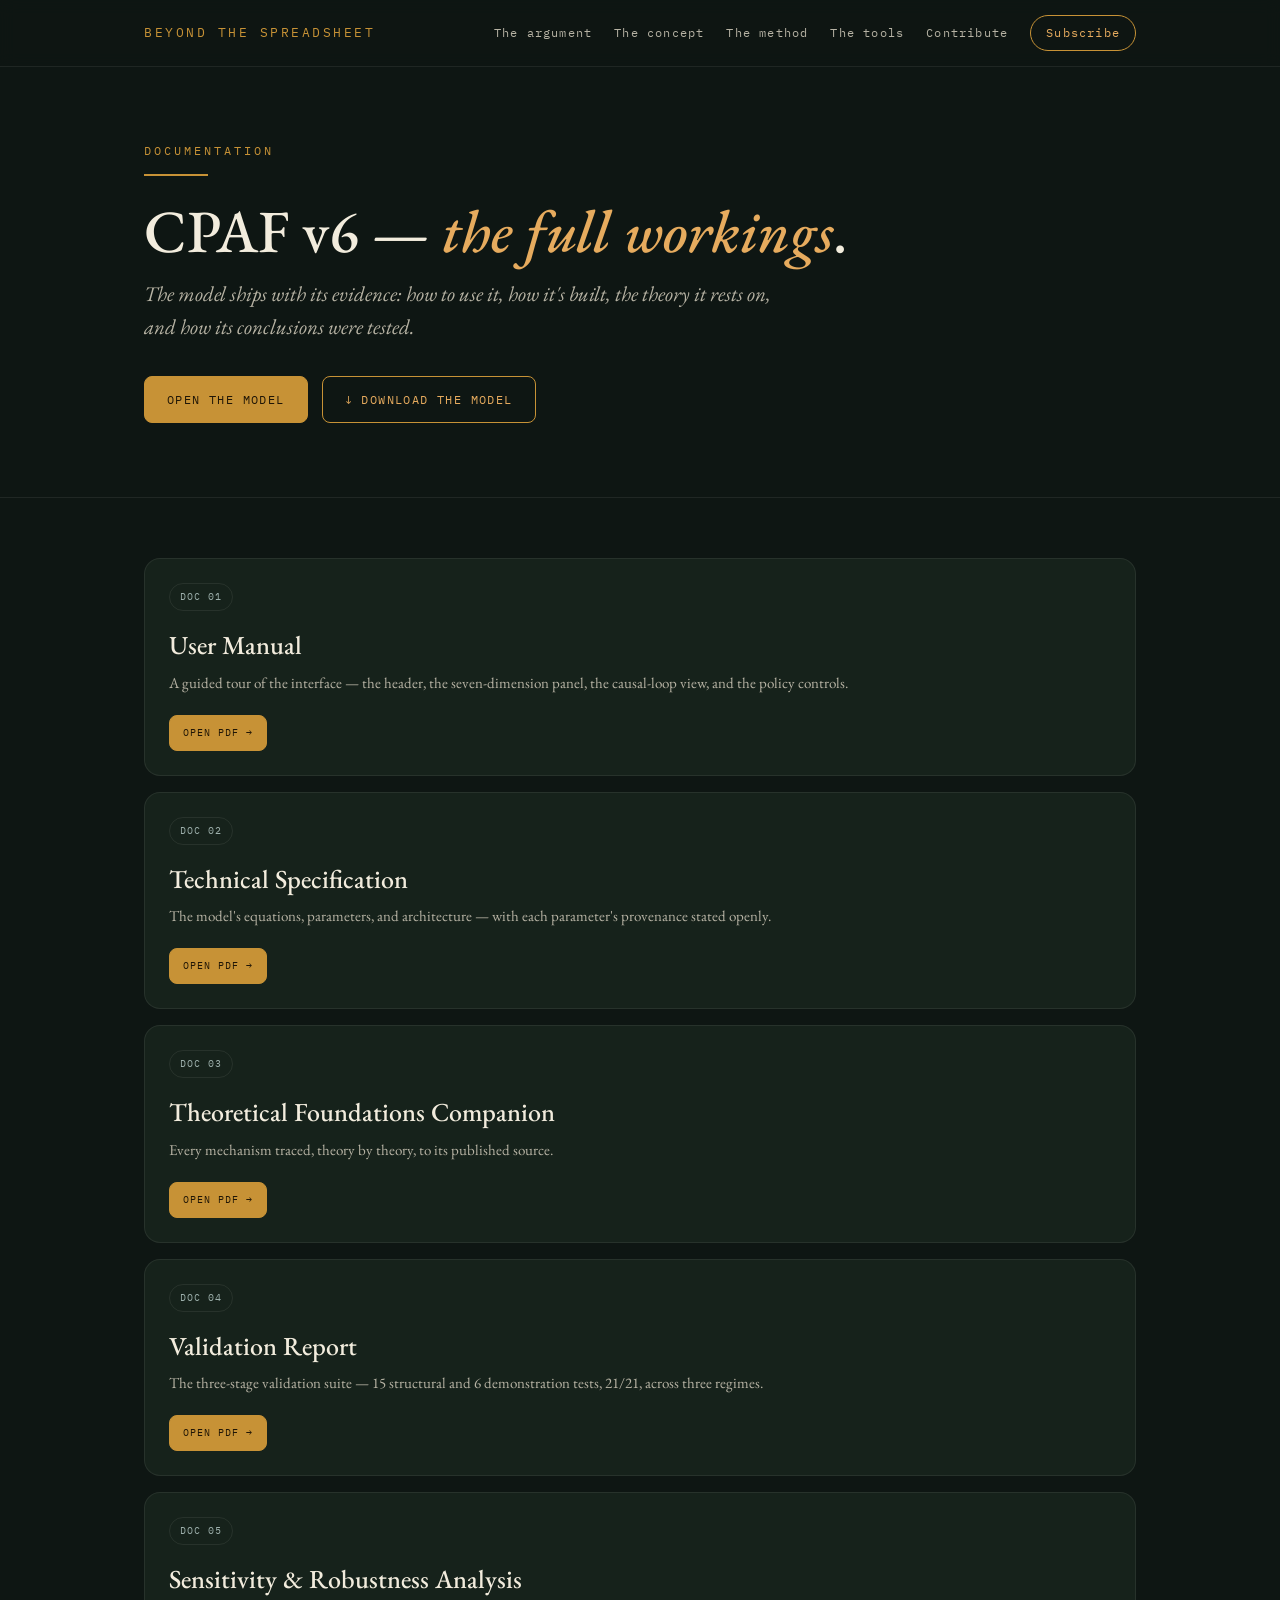
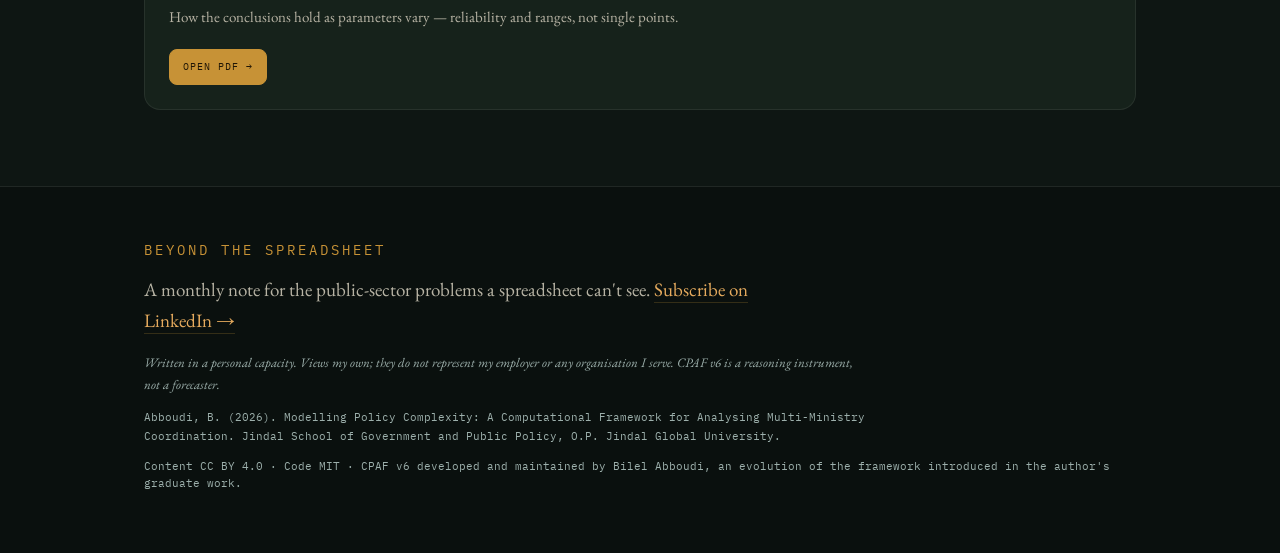
==== docs/index.html @ c911b5e2 "Add site" ====
<!DOCTYPE html><html lang="en"><head><meta charset="utf-8"><meta name="viewport" content="width=device-width,initial-scale=1">
<title>Documentation · Beyond the Spreadsheet</title><meta name="description" content="The CPAF v6 documentation.">
<link rel="preconnect" href="https://fonts.googleapis.com"><link rel="preconnect" href="https://fonts.gstatic.com" crossorigin>
<link rel="icon" href="/assets/img/favicon.svg"><link rel="stylesheet" href="/assets/css/brand.css">
<meta property="og:title" content="Beyond the Spreadsheet"><meta property="og:description" content="The CPAF v6 documentation."><meta property="og:type" content="website">
</head><body><nav><div class="wrap"><a class="brand" href="/">BEYOND THE SPREADSHEET</a>
<div class="navlinks"><a href="/argument.html">The argument</a><a href="/concept.html">The concept</a><a href="/method.html">The method</a><a href="/tools.html">The tools</a><a href="/contribute.html">Contribute</a><a class="pill" data-subscribe href="#">Subscribe</a></div></div></nav>
<header><div class="wrap"><div class="ey">Documentation</div><div class="rule"></div>
<h1>CPAF v6 — <em>the full workings</em>.</h1>
<p class="dek">The model ships with its evidence: how to use it, how it's built, the theory it rests on, and how its conclusions were tested.</p>
<div class="cta"><a class="btn primary" href="/model/" target="_blank" rel="noopener">Open the model</a><a class="btn download" href="/downloads/cpaf-v6-model.zip" download>&#8595; Download the model</a></div></div></header>
<section><div class="wrap"><div class="card" style="margin-bottom:16px"><div class="tags"><span class="tag">Doc 01</span></div><h3>User Manual</h3><div class="sub">A guided tour of the interface — the header, the seven-dimension panel, the causal-loop view, and the policy controls.</div><div class="cardcta"><a class="mini g" href="/docs/CPAF_v6_User_Manual.pdf" target="_blank" rel="noopener">Open PDF &#8594;</a></div></div><div class="card" style="margin-bottom:16px"><div class="tags"><span class="tag">Doc 02</span></div><h3>Technical Specification</h3><div class="sub">The model's equations, parameters, and architecture — with each parameter's provenance stated openly.</div><div class="cardcta"><a class="mini g" href="/docs/CPAF_v6_Technical_specification.pdf" target="_blank" rel="noopener">Open PDF &#8594;</a></div></div><div class="card" style="margin-bottom:16px"><div class="tags"><span class="tag">Doc 03</span></div><h3>Theoretical Foundations Companion</h3><div class="sub">Every mechanism traced, theory by theory, to its published source.</div><div class="cardcta"><a class="mini g" href="/docs/CPAF_v6_Theoretical_Foundations_Companion.pdf" target="_blank" rel="noopener">Open PDF &#8594;</a></div></div><div class="card" style="margin-bottom:16px"><div class="tags"><span class="tag">Doc 04</span></div><h3>Validation Report</h3><div class="sub">The three-stage validation suite — 15 structural and 6 demonstration tests, 21/21, across three regimes.</div><div class="cardcta"><a class="mini g" href="/docs/CPAF_v6_Validation_Report.pdf" target="_blank" rel="noopener">Open PDF &#8594;</a></div></div><div class="card" style="margin-bottom:16px"><div class="tags"><span class="tag">Doc 05</span></div><h3>Sensitivity & Robustness Analysis</h3><div class="sub">How the conclusions hold as parameters vary — reliability and ranges, not single points.</div><div class="cardcta"><a class="mini g" href="/docs/CPAF_v6_Sensitivity_Robustess_Analysis.pdf" target="_blank" rel="noopener">Open PDF &#8594;</a></div></div></div></section><footer><div class="wrap"><div class="fbrand">BEYOND THE SPREADSHEET</div>
<p class="body" style="margin-top:14px;max-width:640px">A monthly note for the public-sector problems a spreadsheet can't see. <a data-subscribe href="#" style="color:var(--gold2);border-bottom:1px solid var(--line)">Subscribe on LinkedIn &#8594;</a></p>
<p class="disc">Written in a personal capacity. Views my own; they do not represent my employer or any organisation I serve. CPAF v6 is a reasoning instrument, not a forecaster.</p>
<p class="cite">Abboudi, B. (2026). Modelling Policy Complexity: A Computational Framework for Analysing Multi-Ministry Coordination. Jindal School of Government and Public Policy, O.P. Jindal Global University.</p>
<p class="lic">Content CC BY 4.0 · Code MIT · CPAF v6 developed and maintained by Bilel Abboudi, an evolution of the framework introduced in the author's graduate work.</p></div></footer>
<script src="/assets/js/site.js"></script></body></html>
---- assets/css/brand.css ----
@import url('https://fonts.googleapis.com/css2?family=EB+Garamond:ital,wght@0,400;0,500;1,400&family=IBM+Plex+Mono:wght@400;500&display=swap');
:root{--bg:#0E1613;--bg2:#0A100E;--panel:#16221B;--gold:#C79236;--gold2:#E6AB5E;--cream:#F2ECDD;--muted:#9DB0AC;--sub:#B7B3A4;--line:rgba(201,150,54,.22);--hair:rgba(243,236,221,.08);--serif:'EB Garamond',Georgia,serif;--mono:'IBM Plex Mono',ui-monospace,Menlo,monospace}
*{box-sizing:border-box;margin:0;padding:0}html{scroll-behavior:smooth}
body{background:var(--bg);color:var(--cream);font-family:var(--serif);line-height:1.6;-webkit-font-smoothing:antialiased}
.wrap{max-width:1080px;margin:0 auto;padding:0 44px}
.ey{font-family:var(--mono);font-size:12px;letter-spacing:3px;text-transform:uppercase;color:var(--gold)}
a{color:inherit;text-decoration:none}
nav{position:sticky;top:0;z-index:20;border-bottom:1px solid var(--hair);background:rgba(14,22,19,.86);backdrop-filter:blur(8px)}
nav .wrap{display:flex;align-items:center;justify-content:space-between;height:66px}
.brand{font-family:var(--mono);font-size:13px;letter-spacing:2.5px;color:var(--gold)}
.navlinks{display:flex;gap:22px;align-items:center;font-family:var(--mono);font-size:12px;letter-spacing:1.2px;color:var(--sub)}
.navlinks a:hover{color:var(--cream)}
.pill{border:1px solid var(--gold);color:var(--gold2)!important;padding:7px 15px;border-radius:999px}.pill:hover{background:rgba(201,150,54,.12)}
.rule{width:64px;height:2px;background:var(--gold);margin:14px 0 24px}
h1{font-size:60px;line-height:1.04;font-weight:500;color:var(--cream)}h1 em{font-style:italic;color:var(--gold2)}
h2{font-size:36px;line-height:1.12;font-weight:500;color:var(--cream)}h2 em{font-style:italic;color:var(--gold2)}
h3{font-size:26px;font-weight:500;color:var(--cream)}
.lede{font-style:italic;font-size:23px;color:var(--sub);margin-top:18px;max-width:620px}
.dek{font-style:italic;font-size:21px;color:var(--sub);margin-top:14px;max-width:660px}
p.body{font-size:19px;color:var(--sub);max-width:720px;margin-top:16px}p.body b{color:var(--cream);font-weight:500}p.body em{color:var(--gold2);font-style:italic}
header{position:relative;overflow:hidden;border-bottom:1px solid var(--hair)}
header .wrap{padding:74px 44px}
section{padding:60px 0;border-bottom:1px solid var(--hair)}
.lbl{margin-bottom:18px}
.cta{display:flex;gap:14px;margin-top:32px;flex-wrap:wrap}
.btn{font-family:var(--mono);font-size:12px;letter-spacing:1.4px;text-transform:uppercase;padding:13px 22px;border-radius:8px;border:1px solid var(--line);color:var(--cream);display:inline-block;transition:.15s;cursor:pointer}
.btn.primary{background:var(--gold);color:#201606;border-color:var(--gold)}.btn.primary:hover{background:var(--gold2)}
.btn.ghost:hover{border-color:var(--gold);color:var(--gold2)}
.btn.download{border-color:var(--gold);color:var(--gold2)}.btn.download:hover{background:rgba(201,150,54,.12)}
.commit{border-top:1px solid var(--hair);margin:26px 0 6px;max-width:740px}
.commit .it{padding:16px 0;border-bottom:1px solid var(--hair)}
.commit .h{font-family:var(--mono);font-size:12px;letter-spacing:1.5px;text-transform:uppercase;color:var(--gold);margin-bottom:7px}
.commit .t{font-size:18px;color:var(--sub)}.commit .t b{color:var(--cream);font-weight:500}
.close{font-size:23px;color:var(--cream);font-style:italic;margin:30px 0 6px}
.sig{font-family:var(--mono);font-size:12px;letter-spacing:1.5px;color:var(--gold2);margin-top:18px}
.cards{display:grid;grid-template-columns:repeat(auto-fit,minmax(280px,1fr));gap:20px;margin-top:36px}
.card{background:var(--panel);border:1px solid var(--hair);border-radius:16px;padding:24px;display:flex;flex-direction:column;transition:.15s}
.card:hover{border-color:var(--line)}.card.dashed{background:transparent;border-style:dashed;border-color:var(--line)}
.tags{display:flex;gap:8px;flex-wrap:wrap;margin-bottom:14px;align-items:center}
.tag{font-family:var(--mono);font-size:10px;letter-spacing:1px;text-transform:uppercase;color:var(--muted);border:1px solid var(--hair);border-radius:999px;padding:5px 10px}
.status{margin-left:auto;font-family:var(--mono);font-size:10px;letter-spacing:1px;text-transform:uppercase;padding:5px 10px;border-radius:999px}
.st-live{color:#7BE0C0;border:1px solid rgba(93,202,165,.4)}.st-next{color:var(--gold2);border:1px solid var(--line)}.st-planned,.st-open{color:var(--muted);border:1px solid var(--hair)}
.card h3{font-size:26px}.card .sub{color:var(--sub);font-size:15px;margin-top:4px}
.kv{margin-top:15px;border-top:1px solid var(--hair);padding-top:14px;display:grid;gap:9px}
.kv .row{display:grid;grid-template-columns:82px 1fr;gap:12px;align-items:baseline}
.kv .rk{font-family:var(--mono);font-size:10px;letter-spacing:1px;text-transform:uppercase;color:var(--gold)}
.kv .rv{color:var(--cream);font-size:15px;line-height:1.45}.kv .rv.dim{color:var(--muted)}
.cardcta{display:flex;gap:9px;margin-top:auto;padding-top:20px;flex-wrap:wrap}
.mini{font-family:var(--mono);font-size:10px;letter-spacing:1px;text-transform:uppercase;padding:9px 13px;border-radius:8px;border:1px solid var(--line);color:var(--cream)}
.mini.g{background:var(--gold);color:#201606;border-color:var(--gold)}.mini.g:hover{background:var(--gold2)}
.mini.d{border-color:var(--gold);color:var(--gold2)}.mini:hover{border-color:var(--gold);color:var(--gold2)}
.figure{background:var(--cream);border-radius:14px;padding:20px;margin:26px 0;text-align:center;max-width:760px}
.figure img{max-width:100%;border-radius:6px;display:block;margin:0 auto}
.figure .cap{font-family:var(--mono);font-size:10.5px;letter-spacing:1px;color:#6a6350;margin-top:12px;text-transform:uppercase}
.checks{list-style:none;margin:20px 0 30px;max-width:640px}
.checks li{display:flex;gap:12px;align-items:baseline;padding:11px 0;border-top:1px solid var(--hair);color:var(--cream);font-size:17px}.checks .c{color:var(--gold2);font-family:var(--mono)}
.barline{font-family:var(--mono);font-size:12.5px;letter-spacing:1px;color:var(--muted);margin-top:12px}.barline b{color:var(--gold2);font-weight:500}
.filter{display:flex;gap:10px;flex-wrap:wrap;margin-top:22px}
.chip{font-family:var(--mono);font-size:11px;letter-spacing:1px;text-transform:uppercase;padding:8px 14px;border-radius:999px;border:1px solid var(--hair);color:var(--muted);cursor:pointer}
.chip.on{border-color:var(--gold);color:var(--gold2)}
.promptbox{background:#0c1512;border:1px solid var(--hair);border-left:3px solid var(--gold);border-radius:8px;padding:16px 18px;margin:14px 0;font-family:var(--mono);font-size:13px;color:#cfd8d3;max-width:740px;line-height:1.6}
.plabel{font-family:var(--mono);font-size:11px;letter-spacing:1px;text-transform:uppercase;color:var(--gold);margin-bottom:8px}
.field{margin:16px 0;max-width:560px}
.field label{display:block;font-family:var(--mono);font-size:11px;letter-spacing:1px;text-transform:uppercase;color:var(--gold);margin-bottom:7px}
.field input,.field textarea{width:100%;background:#0c1512;border:1px solid var(--hair);border-radius:8px;padding:12px 14px;color:var(--cream);font-family:var(--serif);font-size:16px}
.field textarea{min-height:90px;resize:vertical}
.field input:focus,.field textarea:focus{outline:none;border-color:var(--gold)}
.bc{font-family:var(--mono);font-size:11px;letter-spacing:1px;color:var(--muted);text-transform:uppercase}
.note{font-family:var(--mono);font-size:11px;letter-spacing:1px;color:var(--gold);text-transform:uppercase;margin:14px 0 0}
footer{padding:52px 0 60px;background:var(--bg2)}
.fbrand{font-family:var(--mono);letter-spacing:3px;color:var(--gold);font-size:14px}
.disc{color:var(--muted);font-size:13px;margin-top:16px;max-width:720px;font-style:italic;line-height:1.7}
.cite{color:var(--muted);font-family:var(--mono);font-size:11px;margin-top:12px;max-width:760px;line-height:1.7}
.lic{color:var(--muted);font-family:var(--mono);font-size:11px;margin-top:12px}
@media(max-width:760px){.wrap{padding:0 24px}.navlinks{gap:14px;font-size:11px}.navlinks a:not(.pill){display:none}h1{font-size:42px}.lede{font-size:19px}h2{font-size:29px}header .wrap{padding:52px 24px}}
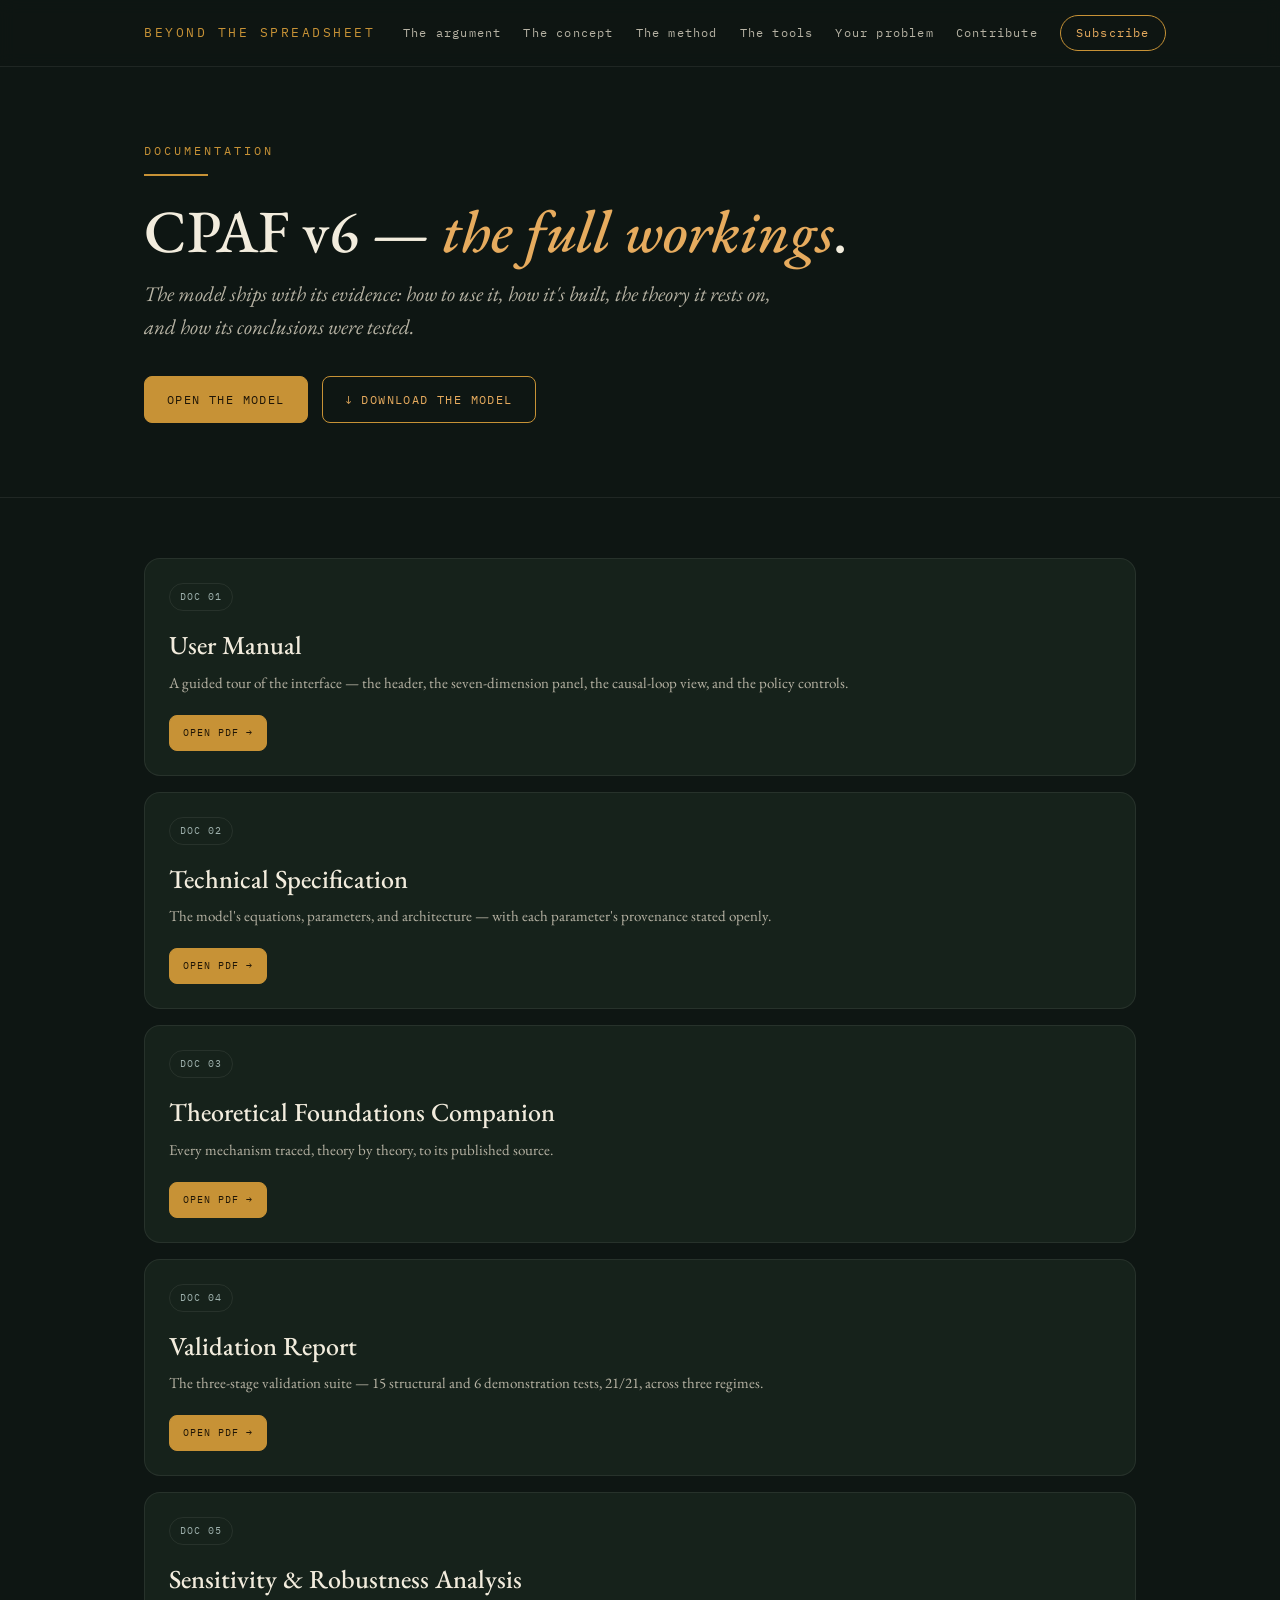
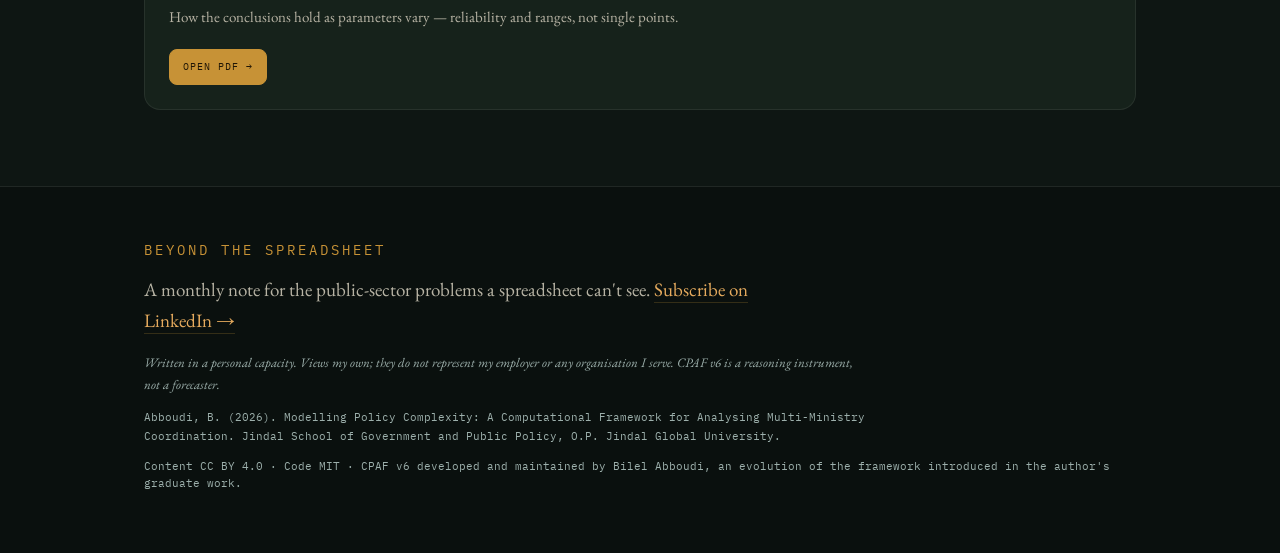
==== commit 90326bd2: "Add 'Bring your policy problem' page, homepage section, PoC gallery and suggestion form - New /probl" ====
--- a/docs/index.html
+++ b/docs/index.html
@@ -4,7 +4,7 @@
 <link rel="icon" href="/assets/img/favicon.svg"><link rel="stylesheet" href="/assets/css/brand.css">
 <meta property="og:title" content="Beyond the Spreadsheet"><meta property="og:description" content="The CPAF v6 documentation."><meta property="og:type" content="website">
 </head><body><nav><div class="wrap"><a class="brand" href="/">BEYOND THE SPREADSHEET</a>
-<div class="navlinks"><a href="/argument.html">The argument</a><a href="/concept.html">The concept</a><a href="/method.html">The method</a><a href="/tools.html">The tools</a><a href="/contribute.html">Contribute</a><a class="pill" data-subscribe href="#">Subscribe</a></div></div></nav>
+<div class="navlinks"><a href="/argument.html">The argument</a><a href="/concept.html">The concept</a><a href="/method.html">The method</a><a href="/tools.html">The tools</a><a href="/problems.html">Your problem</a><a href="/contribute.html">Contribute</a><a class="pill" data-subscribe href="#">Subscribe</a></div></div></nav>
 <header><div class="wrap"><div class="ey">Documentation</div><div class="rule"></div>
 <h1>CPAF v6 — <em>the full workings</em>.</h1>
 <p class="dek">The model ships with its evidence: how to use it, how it's built, the theory it rests on, and how its conclusions were tested.</p>
--- a/assets/css/brand.css
+++ b/assets/css/brand.css
@@ -6,10 +6,12 @@
 .ey{font-family:var(--mono);font-size:12px;letter-spacing:3px;text-transform:uppercase;color:var(--gold)}
 a{color:inherit;text-decoration:none}
 nav{position:sticky;top:0;z-index:20;border-bottom:1px solid var(--hair);background:rgba(14,22,19,.86);backdrop-filter:blur(8px)}
-nav .wrap{display:flex;align-items:center;justify-content:space-between;height:66px}
+nav .wrap{display:flex;align-items:center;justify-content:space-between;gap:28px;height:66px}
 .brand{font-family:var(--mono);font-size:13px;letter-spacing:2.5px;color:var(--gold)}
 .navlinks{display:flex;gap:22px;align-items:center;font-family:var(--mono);font-size:12px;letter-spacing:1.2px;color:var(--sub)}
+.navlinks a{white-space:nowrap}.brand{white-space:nowrap}
 .navlinks a:hover{color:var(--cream)}
+@media(max-width:1100px){.navlinks{gap:16px;font-size:11px;letter-spacing:.8px}}
 .pill{border:1px solid var(--gold);color:var(--gold2)!important;padding:7px 15px;border-radius:999px}.pill:hover{background:rgba(201,150,54,.12)}
 .rule{width:64px;height:2px;background:var(--gold);margin:14px 0 24px}
 h1{font-size:60px;line-height:1.04;font-weight:500;color:var(--cream)}h1 em{font-style:italic;color:var(--gold2)}
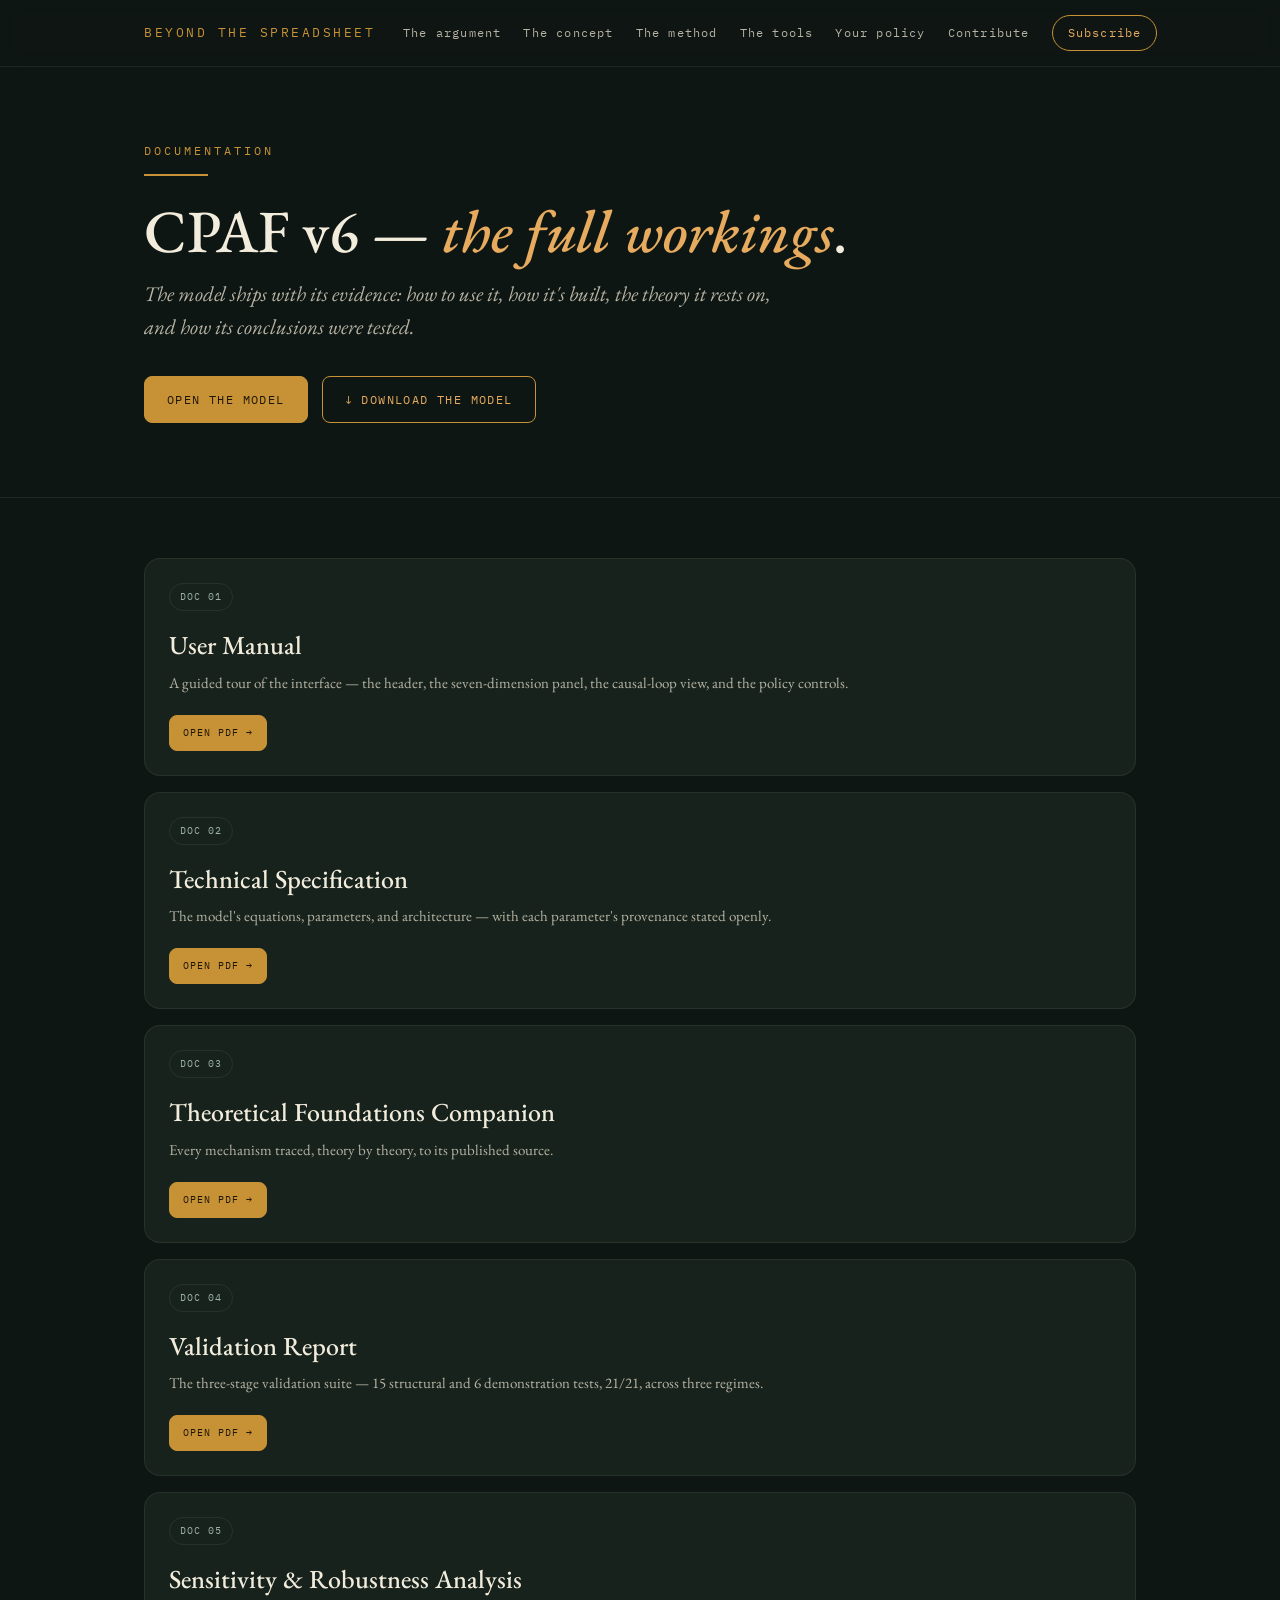
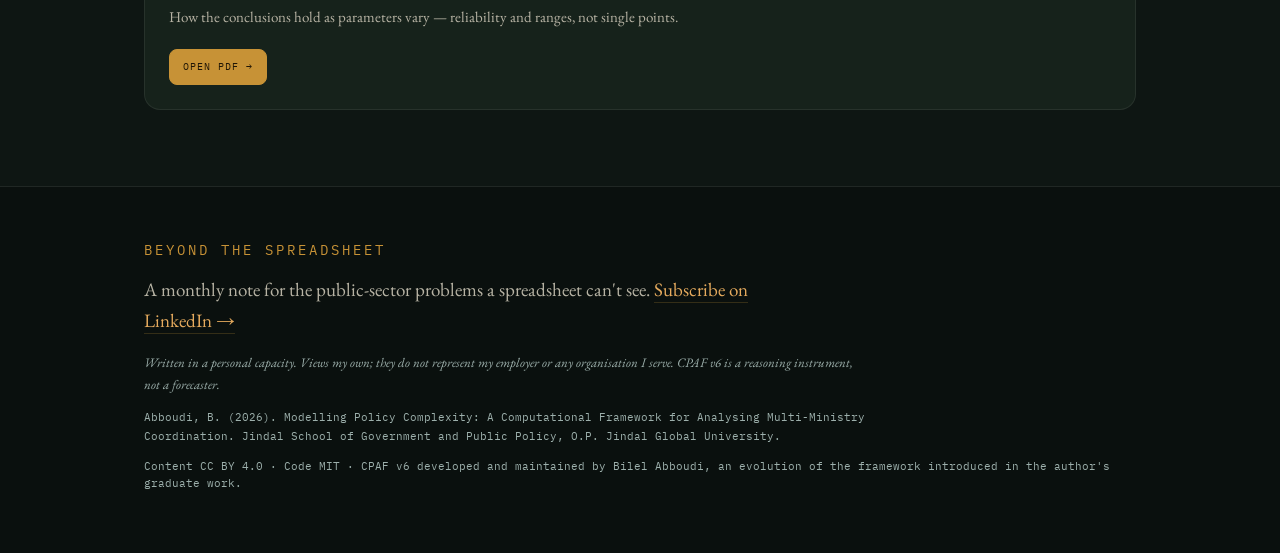
==== commit ae900d3a: "Reframe from 'problem' to 'policy': ambition, priority, intervention, or situation; rename page to /" ====
--- a/docs/index.html
+++ b/docs/index.html
@@ -4,7 +4,7 @@
 <link rel="icon" href="/assets/img/favicon.svg"><link rel="stylesheet" href="/assets/css/brand.css">
 <meta property="og:title" content="Beyond the Spreadsheet"><meta property="og:description" content="The CPAF v6 documentation."><meta property="og:type" content="website">
 </head><body><nav><div class="wrap"><a class="brand" href="/">BEYOND THE SPREADSHEET</a>
-<div class="navlinks"><a href="/argument.html">The argument</a><a href="/concept.html">The concept</a><a href="/method.html">The method</a><a href="/tools.html">The tools</a><a href="/problems.html">Your problem</a><a href="/contribute.html">Contribute</a><a class="pill" data-subscribe href="#">Subscribe</a></div></div></nav>
+<div class="navlinks"><a href="/argument.html">The argument</a><a href="/concept.html">The concept</a><a href="/method.html">The method</a><a href="/tools.html">The tools</a><a href="/policy.html">Your policy</a><a href="/contribute.html">Contribute</a><a class="pill" data-subscribe href="#">Subscribe</a></div></div></nav>
 <header><div class="wrap"><div class="ey">Documentation</div><div class="rule"></div>
 <h1>CPAF v6 — <em>the full workings</em>.</h1>
 <p class="dek">The model ships with its evidence: how to use it, how it's built, the theory it rests on, and how its conclusions were tested.</p>
--- a/assets/css/brand.css
+++ b/assets/css/brand.css
@@ -64,9 +64,9 @@
 .plabel{font-family:var(--mono);font-size:11px;letter-spacing:1px;text-transform:uppercase;color:var(--gold);margin-bottom:8px}
 .field{margin:16px 0;max-width:560px}
 .field label{display:block;font-family:var(--mono);font-size:11px;letter-spacing:1px;text-transform:uppercase;color:var(--gold);margin-bottom:7px}
-.field input,.field textarea{width:100%;background:#0c1512;border:1px solid var(--hair);border-radius:8px;padding:12px 14px;color:var(--cream);font-family:var(--serif);font-size:16px}
+.field input,.field textarea,.field select{width:100%;background:#0c1512;border:1px solid var(--hair);border-radius:8px;padding:12px 14px;color:var(--cream);font-family:var(--serif);font-size:16px}
 .field textarea{min-height:90px;resize:vertical}
-.field input:focus,.field textarea:focus{outline:none;border-color:var(--gold)}
+.field input:focus,.field textarea:focus,.field select:focus{outline:none;border-color:var(--gold)}
 .bc{font-family:var(--mono);font-size:11px;letter-spacing:1px;color:var(--muted);text-transform:uppercase}
 .note{font-family:var(--mono);font-size:11px;letter-spacing:1px;color:var(--gold);text-transform:uppercase;margin:14px 0 0}
 footer{padding:52px 0 60px;background:var(--bg2)}
